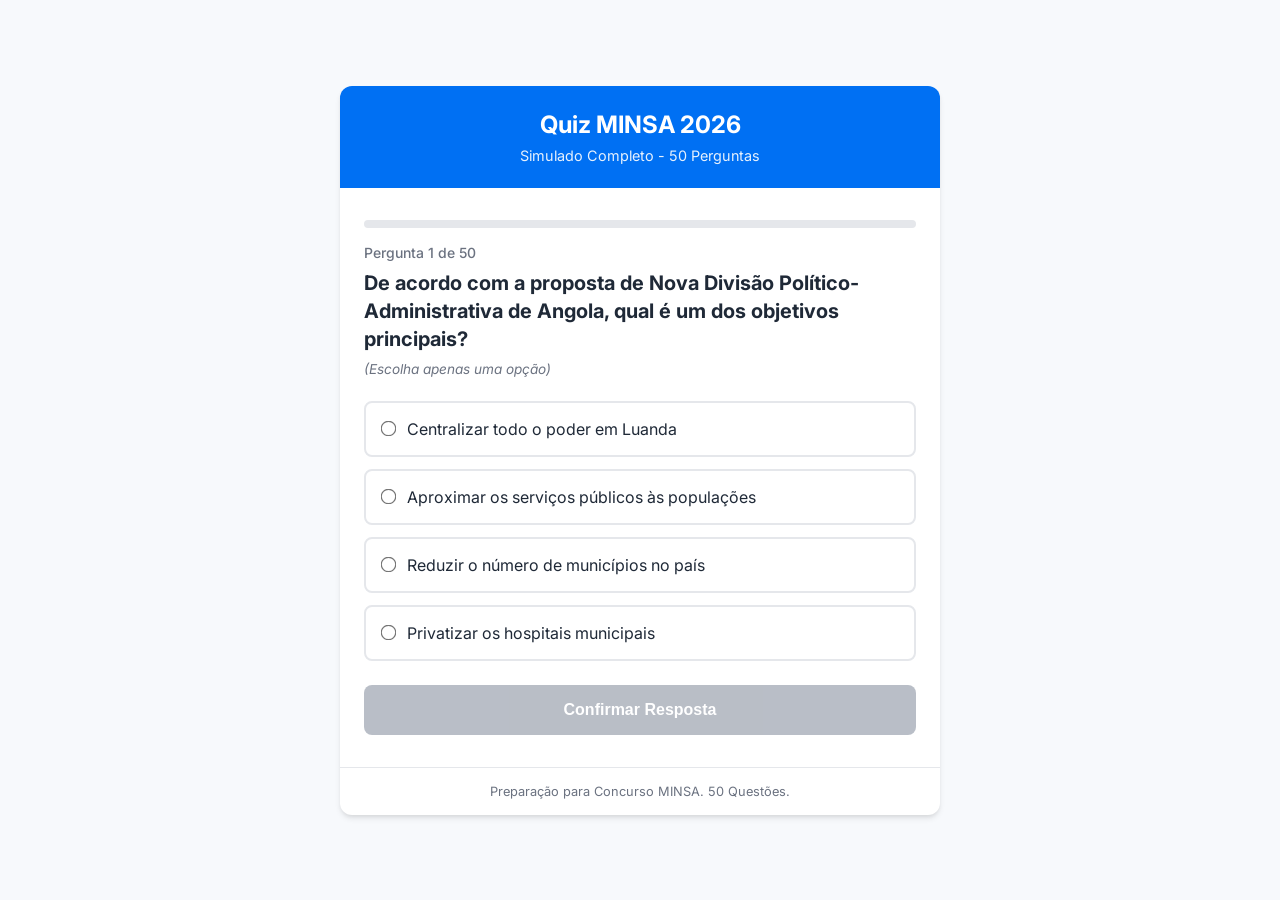
==== index.html @ 2b589435 "Quiz MINSA 50 perguntas - Final" ====
<!DOCTYPE html>
<html lang="pt">
<head>
    <meta charset="UTF-8">
    <meta name="viewport" content="width=device-width, initial-scale=1.0">
    <title>Quiz MINSA - 50 Perguntas</title>
    <link rel="stylesheet" href="style.css">
    <link href="https://fonts.googleapis.com/css2?family=Inter:wght@400;500;600;700&display=swap" rel="stylesheet">
</head>
<body>
    <div class="app-container">
        <header>
            <h1>Quiz MINSA 2026</h1>
            <p>Simulado Completo - 50 Perguntas</p>
        </header>

        <main id="quiz-container">
            <div id="question-screen" class="screen active">
                <div class="progress-bar">
                    <div id="progress-fill"></div>
                </div>
                <p id="question-tracker">Pergunta 1 de 50</p>
                <h2 id="question-text">Texto da Pergunta</h2>
                <p id="question-hint" class="hint"></p>
                
                <div id="options-container" class="options-container"></div>

                <button id="next-btn" class="btn primary" disabled>Avançar</button>
            </div>

            <div id="result-screen" class="screen">
                <h2>Resultado Final</h2>
                <div class="score-card">
                    <div class="score-item">
                        <span class="score-label">Pontuação</span>
                        <span id="final-score" class="score-value highlight">0%</span>
                    </div>
                    <div class="score-details">
                        <div class="detail-item correct">
                            <span class="icon">✓</span>
                            <span>Acertos: <strong id="correct-count">0</strong></span>
                        </div>
                        <div class="detail-item incorrect">
                            <span class="icon">✗</span>
                            <span>Erros: <strong id="incorrect-count">0</strong></span>
                        </div>
                    </div>
                </div>
                <p id="result-message"></p>
                <button id="retry-btn" class="btn primary">Repetir o Teste</button>
            </div>
        </main>

        <footer>
            <p>Preparação para Concurso MINSA. 50 Questões.</p>
        </footer>
    </div>
    <script src="questions.js"></script>
    <script src="app.js"></script>
</body>
</html>
---- style.css ----
:root {
    --bg-color: #f7f9fc;
    --card-bg: #ffffff;
    --text-main: #1f2937;
    --text-muted: #6b7280;
    --primary: #0070f3;
    --primary-hover: #005bb5;
    --border-color: #e5e7eb;
    --correct-bg: #d1fae5;
    --correct-text: #065f46;
    --correct-border: #10b981;
    --incorrect-bg: #fee2e2;
    --incorrect-text: #991b1b;
    --incorrect-border: #ef4444;
    --radius: 12px;
}

* {
    box-sizing: border-box;
    margin: 0;
    padding: 0;
}

body {
    font-family: 'Inter', sans-serif;
    background-color: var(--bg-color);
    color: var(--text-main);
    display: flex;
    justify-content: center;
    align-items: center;
    min-height: 100vh;
    padding: 20px;
}

.app-container {
    background: var(--card-bg);
    max-width: 600px;
    width: 100%;
    border-radius: var(--radius);
    box-shadow: 0 4px 6px -1px rgba(0, 0, 0, 0.1), 0 2px 4px -1px rgba(0, 0, 0, 0.06);
    overflow: hidden;
    display: flex;
    flex-direction: column;
}

header {
    background-color: var(--primary);
    color: white;
    padding: 24px;
    text-align: center;
}

header h1 {
    font-size: 1.5rem;
    margin-bottom: 8px;
}

header p {
    font-size: 0.9rem;
    opacity: 0.9;
}

main {
    padding: 32px 24px;
    flex: 1;
}

.screen {
    display: none;
}

.screen.active {
    display: block;
    animation: fadeIn 0.4s ease;
}

@keyframes fadeIn {
    from { opacity: 0; transform: translateY(10px); }
    to { opacity: 1; transform: translateY(0); }
}

.progress-bar {
    width: 100%;
    height: 8px;
    background-color: var(--border-color);
    border-radius: 4px;
    margin-bottom: 16px;
    overflow: hidden;
}

#progress-fill {
    height: 100%;
    background-color: var(--primary);
    width: 0%;
    transition: width 0.3s ease;
}

#question-tracker {
    font-size: 0.875rem;
    color: var(--text-muted);
    margin-bottom: 8px;
    font-weight: 500;
}

#question-text {
    font-size: 1.25rem;
    margin-bottom: 8px;
    line-height: 1.4;
}

.hint {
    font-size: 0.85rem;
    color: var(--text-muted);
    margin-bottom: 24px;
    font-style: italic;
}

.options-container {
    display: flex;
    flex-direction: column;
    gap: 12px;
    margin-bottom: 24px;
}

.option-label {
    display: flex;
    align-items: center;
    padding: 16px;
    border: 2px solid var(--border-color);
    border-radius: 8px;
    cursor: pointer;
    transition: all 0.2s ease;
    background-color: var(--card-bg);
}

.option-label:hover {
    border-color: #93c5fd;
    background-color: #eff6ff;
}

.option-label input {
    margin-right: 12px;
    transform: scale(1.2);
    cursor: pointer;
}

.option-label.selected {
    border-color: var(--primary);
    background-color: #eff6ff;
}

/* Feedback states */
.option-label.correct {
    border-color: var(--correct-border);
    background-color: var(--correct-bg);
    color: var(--correct-text);
}

.option-label.incorrect {
    border-color: var(--incorrect-border);
    background-color: var(--incorrect-bg);
    color: var(--incorrect-text);
}

.btn {
    width: 100%;
    padding: 16px;
    font-size: 1rem;
    font-weight: 600;
    border: none;
    border-radius: 8px;
    cursor: pointer;
    transition: background-color 0.2s;
}

.btn.primary {
    background-color: var(--primary);
    color: white;
}

.btn.primary:hover:not(:disabled) {
    background-color: var(--primary-hover);
}

.btn:disabled {
    background-color: #9ca3af;
    cursor: not-allowed;
    opacity: 0.7;
}

/* Results Screen */
#result-screen {
    text-align: center;
}

.score-card {
    background-color: var(--bg-color);
    border: 1px solid var(--border-color);
    border-radius: var(--radius);
    padding: 24px;
    margin: 24px 0;
}

.score-item {
    display: flex;
    flex-direction: column;
    margin-bottom: 24px;
}

.score-label {
    font-size: 1.1rem;
    color: var(--text-muted);
}

.score-value {
    font-size: 3rem;
    font-weight: 700;
    color: var(--primary);
}

.score-details {
    display: flex;
    justify-content: space-around;
    border-top: 1px solid var(--border-color);
    padding-top: 24px;
}

.detail-item {
    display: flex;
    flex-direction: column;
    align-items: center;
    font-size: 1.1rem;
}

.detail-item.correct {
    color: var(--correct-text);
}

.detail-item.incorrect {
    color: var(--incorrect-text);
}

.icon {
    font-size: 1.5rem;
    margin-bottom: 4px;
}

#result-message {
    font-size: 1.1rem;
    margin-bottom: 24px;
    font-weight: 500;
}

footer {
    text-align: center;
    padding: 16px;
    border-top: 1px solid var(--border-color);
    font-size: 0.8rem;
    color: var(--text-muted);
}

@media (max-width: 480px) {
    .app-container {
        border-radius: 0;
        box-shadow: none;
    }
    body {
        padding: 0;
        align-items: flex-start;
    }
    main {
        padding: 20px 16px;
    }
}
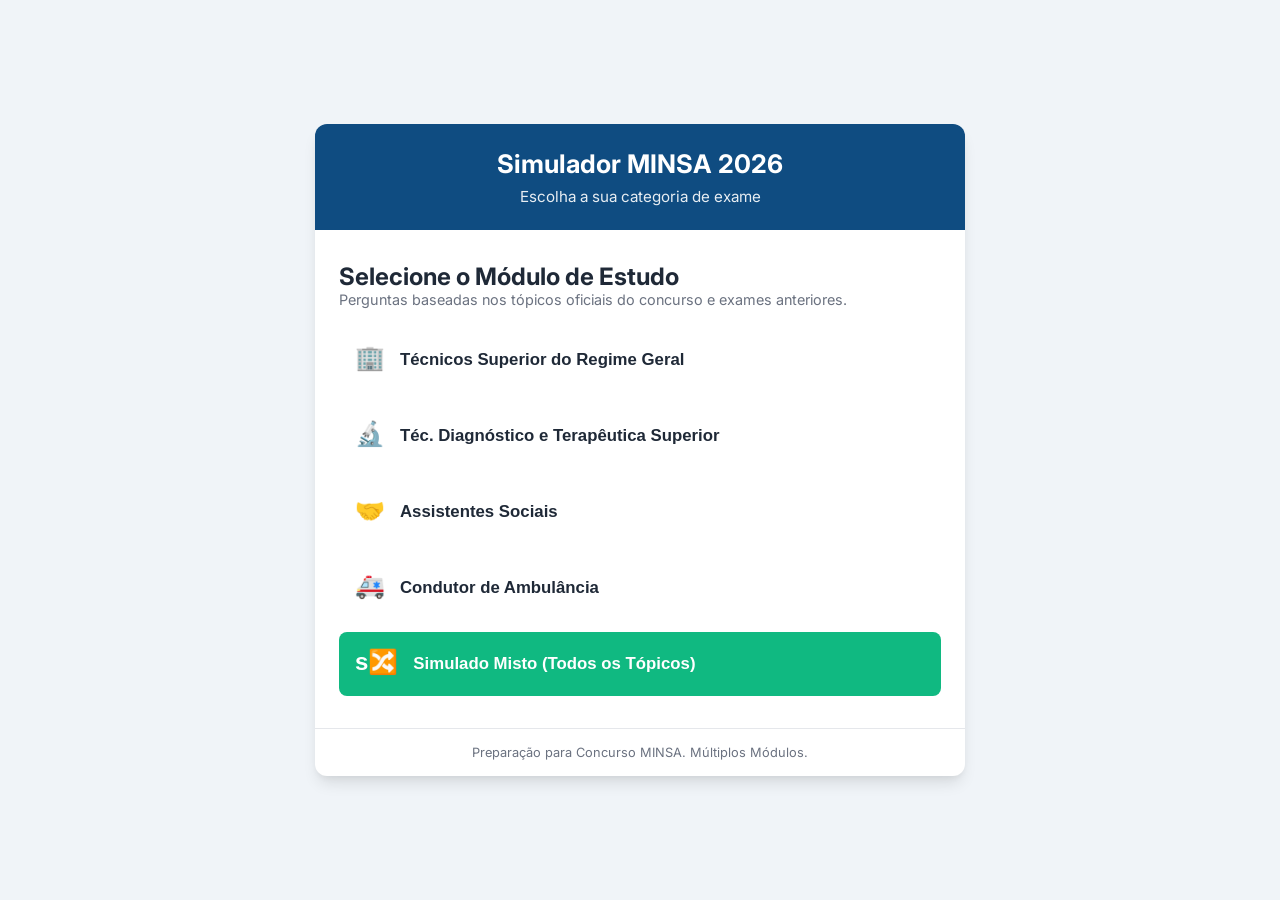
==== commit ca9a6b2f: "Nova versao com modulos" ====
--- a/index.html
+++ b/index.html
@@ -3,23 +3,50 @@
 <head>
     <meta charset="UTF-8">
     <meta name="viewport" content="width=device-width, initial-scale=1.0">
-    <title>Quiz MINSA - 50 Perguntas</title>
+    <title>Quiz MINSA - Simulador de Exames</title>
     <link rel="stylesheet" href="style.css">
     <link href="https://fonts.googleapis.com/css2?family=Inter:wght@400;500;600;700&display=swap" rel="stylesheet">
 </head>
 <body>
     <div class="app-container">
         <header>
-            <h1>Quiz MINSA 2026</h1>
-            <p>Simulado Completo - 50 Perguntas</p>
+            <h1>Simulador MINSA 2026</h1>
+            <p id="header-desc">Escolha a sua categoria de exame</p>
+            <button id="back-home-btn" class="btn secondary" style="display: none; margin-top: 10px;">Voltar ao Menu</button>
         </header>
 
         <main id="quiz-container">
-            <div id="question-screen" class="screen active">
+            <!-- Home / Menu Screen -->
+            <div id="home-screen" class="screen active">
+                <h2>Selecione o Módulo de Estudo</h2>
+                <p style="margin-bottom: 20px; color: var(--text-muted); font-size: 0.9rem;">
+                    Perguntas baseadas nos tópicos oficiais do concurso e exames anteriores.
+                </p>
+                <div class="module-grid">
+                    <button class="btn module-btn" data-module="geral">
+                        <span class="icon">🏢</span> Técnicos Superior do Regime Geral
+                    </button>
+                    <button class="btn module-btn" data-module="diagnostico">
+                        <span class="icon">🔬</span> Téc. Diagnóstico e Terapêutica Superior
+                    </button>
+                    <button class="btn module-btn" data-module="sociais">
+                        <span class="icon">🤝</span> Assistentes Sociais
+                    </button>
+                    <button class="btn module-btn" data-module="condutor">
+                        <span class="icon">🚑</span> Condutor de Ambulância
+                    </button>
+                    <button class="btn module-btn" data-module="misto" style="background-color: #10b981; color: white;">
+                        <span class="icon">s🔀</span> Simulado Misto (Todos os Tópicos)
+                    </button>
+                </div>
+            </div>
+
+            <!-- Question Screen -->
+            <div id="question-screen" class="screen">
                 <div class="progress-bar">
                     <div id="progress-fill"></div>
                 </div>
-                <p id="question-tracker">Pergunta 1 de 50</p>
+                <p id="question-tracker">Pergunta 1</p>
                 <h2 id="question-text">Texto da Pergunta</h2>
                 <p id="question-hint" class="hint"></p>
                 
@@ -28,6 +55,7 @@
                 <button id="next-btn" class="btn primary" disabled>Avançar</button>
             </div>
 
+            <!-- Result Screen -->
             <div id="result-screen" class="screen">
                 <h2>Resultado Final</h2>
                 <div class="score-card">
@@ -47,15 +75,15 @@
                     </div>
                 </div>
                 <p id="result-message"></p>
-                <button id="retry-btn" class="btn primary">Repetir o Teste</button>
+                <button id="retry-btn" class="btn primary">Repetir este Módulo</button>
             </div>
         </main>
 
         <footer>
-            <p>Preparação para Concurso MINSA. 50 Questões.</p>
+            <p>Preparação para Concurso MINSA. Múltiplos Módulos.</p>
         </footer>
     </div>
-    <script src="questions.js"></script>
+    <script src="data.js"></script>
     <script src="app.js"></script>
 </body>
 </html>
--- a/style.css
+++ b/style.css
@@ -1,10 +1,10 @@
 :root {
-    --bg-color: #f7f9fc;
+    --bg-color: #f0f4f8;
     --card-bg: #ffffff;
     --text-main: #1f2937;
     --text-muted: #6b7280;
-    --primary: #0070f3;
-    --primary-hover: #005bb5;
+    --primary: #0f4c81; /* Cor MINSA style */
+    --primary-hover: #0a355c;
     --border-color: #e5e7eb;
     --correct-bg: #d1fae5;
     --correct-text: #065f46;
@@ -15,11 +15,7 @@
     --radius: 12px;
 }
 
-* {
-    box-sizing: border-box;
-    margin: 0;
-    padding: 0;
-}
+* { box-sizing: border-box; margin: 0; padding: 0; }
 
 body {
     font-family: 'Inter', sans-serif;
@@ -34,10 +30,10 @@
 
 .app-container {
     background: var(--card-bg);
-    max-width: 600px;
+    max-width: 650px;
     width: 100%;
     border-radius: var(--radius);
-    box-shadow: 0 4px 6px -1px rgba(0, 0, 0, 0.1), 0 2px 4px -1px rgba(0, 0, 0, 0.06);
+    box-shadow: 0 10px 15px -3px rgba(0, 0, 0, 0.1), 0 4px 6px -2px rgba(0, 0, 0, 0.05);
     overflow: hidden;
     display: flex;
     flex-direction: column;
@@ -48,227 +44,98 @@
     color: white;
     padding: 24px;
     text-align: center;
+    position: relative;
 }
 
-header h1 {
-    font-size: 1.5rem;
-    margin-bottom: 8px;
+header h1 { font-size: 1.6rem; margin-bottom: 8px; }
+header p { font-size: 0.95rem; opacity: 0.9; }
+
+.btn.secondary {
+    background-color: transparent;
+    border: 1px solid white;
+    color: white;
+    padding: 8px 16px;
+    font-size: 0.85rem;
+    border-radius: 6px;
+    cursor: pointer;
+    transition: background 0.3s;
 }
+.btn.secondary:hover { background-color: rgba(255,255,255,0.2); }
 
-header p {
-    font-size: 0.9rem;
-    opacity: 0.9;
-}
+main { padding: 32px 24px; flex: 1; }
 
-main {
-    padding: 32px 24px;
-    flex: 1;
-}
-
-.screen {
-    display: none;
-}
-
-.screen.active {
-    display: block;
-    animation: fadeIn 0.4s ease;
-}
+.screen { display: none; }
+.screen.active { display: block; animation: fadeIn 0.4s ease; }
 
 @keyframes fadeIn {
     from { opacity: 0; transform: translateY(10px); }
     to { opacity: 1; transform: translateY(0); }
 }
 
-.progress-bar {
-    width: 100%;
-    height: 8px;
-    background-color: var(--border-color);
-    border-radius: 4px;
-    margin-bottom: 16px;
-    overflow: hidden;
-}
-
-#progress-fill {
-    height: 100%;
-    background-color: var(--primary);
-    width: 0%;
-    transition: width 0.3s ease;
-}
-
-#question-tracker {
-    font-size: 0.875rem;
-    color: var(--text-muted);
-    margin-bottom: 8px;
-    font-weight: 500;
-}
-
-#question-text {
-    font-size: 1.25rem;
-    margin-bottom: 8px;
-    line-height: 1.4;
-}
-
-.hint {
-    font-size: 0.85rem;
-    color: var(--text-muted);
-    margin-bottom: 24px;
-    font-style: italic;
-}
-
-.options-container {
+.module-grid {
     display: flex;
     flex-direction: column;
     gap: 12px;
-    margin-bottom: 24px;
 }
 
-.option-label {
+.module-btn {
     display: flex;
     align-items: center;
-    padding: 16px;
+    justify-content: flex-start;
+    padding: 16px 20px;
+    font-size: 1.05rem;
+    background-color: white;
     border: 2px solid var(--border-color);
-    border-radius: 8px;
-    cursor: pointer;
-    transition: all 0.2s ease;
-    background-color: var(--card-bg);
+    color: var(--text-main);
+    border-radius: 10px;
+    text-align: left;
+    transition: all 0.2s;
+}
+.module-btn .icon {
+    font-size: 1.5rem;
+    margin-right: 15px;
+}
+.module-btn:hover {
+    border-color: var(--primary);
+    box-shadow: 0 4px 6px rgba(0,0,0,0.05);
+    transform: translateY(-2px);
 }
 
-.option-label:hover {
-    border-color: #93c5fd;
-    background-color: #eff6ff;
-}
+.progress-bar { width: 100%; height: 8px; background-color: var(--border-color); border-radius: 4px; margin-bottom: 16px; overflow: hidden; }
+#progress-fill { height: 100%; background-color: var(--primary); width: 0%; transition: width 0.3s ease; }
+#question-tracker { font-size: 0.875rem; color: var(--text-muted); margin-bottom: 8px; font-weight: 600; text-transform: uppercase; letter-spacing: 0.5px; }
+#question-text { font-size: 1.25rem; margin-bottom: 8px; line-height: 1.5; color: #111827; }
+.hint { font-size: 0.85rem; color: var(--text-muted); margin-bottom: 24px; font-style: italic; }
 
-.option-label input {
-    margin-right: 12px;
-    transform: scale(1.2);
-    cursor: pointer;
-}
+.options-container { display: flex; flex-direction: column; gap: 12px; margin-bottom: 24px; }
+.option-label { display: flex; align-items: center; padding: 16px; border: 2px solid var(--border-color); border-radius: 8px; cursor: pointer; transition: all 0.2s ease; background-color: var(--card-bg); font-size: 1.05rem; line-height: 1.4; }
+.option-label:hover { border-color: #93c5fd; background-color: #f8fafc; }
+.option-label input { margin-right: 15px; transform: scale(1.3); cursor: pointer; flex-shrink: 0; }
+.option-label.selected { border-color: var(--primary); background-color: #eff6ff; }
+.option-label.correct { border-color: var(--correct-border); background-color: var(--correct-bg); color: var(--correct-text); font-weight: 500; }
+.option-label.incorrect { border-color: var(--incorrect-border); background-color: var(--incorrect-bg); color: var(--incorrect-text); }
 
-.option-label.selected {
-    border-color: var(--primary);
-    background-color: #eff6ff;
-}
+.btn { width: 100%; padding: 16px; font-size: 1.05rem; font-weight: 600; border: none; border-radius: 8px; cursor: pointer; transition: background-color 0.2s; }
+.btn.primary { background-color: var(--primary); color: white; }
+.btn.primary:hover:not(:disabled) { background-color: var(--primary-hover); }
+.btn:disabled { background-color: #9ca3af; cursor: not-allowed; opacity: 0.7; }
 
-/* Feedback states */
-.option-label.correct {
-    border-color: var(--correct-border);
-    background-color: var(--correct-bg);
-    color: var(--correct-text);
-}
-
-.option-label.incorrect {
-    border-color: var(--incorrect-border);
-    background-color: var(--incorrect-bg);
-    color: var(--incorrect-text);
-}
-
-.btn {
-    width: 100%;
-    padding: 16px;
-    font-size: 1rem;
-    font-weight: 600;
-    border: none;
-    border-radius: 8px;
-    cursor: pointer;
-    transition: background-color 0.2s;
-}
-
-.btn.primary {
-    background-color: var(--primary);
-    color: white;
-}
-
-.btn.primary:hover:not(:disabled) {
-    background-color: var(--primary-hover);
-}
-
-.btn:disabled {
-    background-color: #9ca3af;
-    cursor: not-allowed;
-    opacity: 0.7;
-}
-
-/* Results Screen */
-#result-screen {
-    text-align: center;
-}
-
-.score-card {
-    background-color: var(--bg-color);
-    border: 1px solid var(--border-color);
-    border-radius: var(--radius);
-    padding: 24px;
-    margin: 24px 0;
-}
-
-.score-item {
-    display: flex;
-    flex-direction: column;
-    margin-bottom: 24px;
-}
-
-.score-label {
-    font-size: 1.1rem;
-    color: var(--text-muted);
-}
-
-.score-value {
-    font-size: 3rem;
-    font-weight: 700;
-    color: var(--primary);
-}
-
-.score-details {
-    display: flex;
-    justify-content: space-around;
-    border-top: 1px solid var(--border-color);
-    padding-top: 24px;
-}
-
-.detail-item {
-    display: flex;
-    flex-direction: column;
-    align-items: center;
-    font-size: 1.1rem;
-}
-
-.detail-item.correct {
-    color: var(--correct-text);
-}
-
-.detail-item.incorrect {
-    color: var(--incorrect-text);
-}
-
-.icon {
-    font-size: 1.5rem;
-    margin-bottom: 4px;
-}
-
-#result-message {
-    font-size: 1.1rem;
-    margin-bottom: 24px;
-    font-weight: 500;
-}
-
-footer {
-    text-align: center;
-    padding: 16px;
-    border-top: 1px solid var(--border-color);
-    font-size: 0.8rem;
-    color: var(--text-muted);
-}
+#result-screen { text-align: center; }
+.score-card { background-color: var(--bg-color); border: 1px solid var(--border-color); border-radius: var(--radius); padding: 24px; margin: 24px 0; }
+.score-item { display: flex; flex-direction: column; margin-bottom: 24px; }
+.score-label { font-size: 1.1rem; color: var(--text-muted); text-transform: uppercase; font-weight: 600; letter-spacing: 1px;}
+.score-value { font-size: 3.5rem; font-weight: 800; color: var(--primary); }
+.score-details { display: flex; justify-content: space-around; border-top: 1px solid var(--border-color); padding-top: 24px; }
+.detail-item { display: flex; flex-direction: column; align-items: center; font-size: 1.1rem; }
+.detail-item.correct { color: var(--correct-text); }
+.detail-item.incorrect { color: var(--incorrect-text); }
+.icon { font-size: 1.5rem; margin-bottom: 4px; }
+#result-message { font-size: 1.1rem; margin-bottom: 24px; font-weight: 500; }
+footer { text-align: center; padding: 16px; border-top: 1px solid var(--border-color); font-size: 0.8rem; color: var(--text-muted); }
 
 @media (max-width: 480px) {
-    .app-container {
-        border-radius: 0;
-        box-shadow: none;
-    }
-    body {
-        padding: 0;
-        align-items: flex-start;
-    }
-    main {
-        padding: 20px 16px;
-    }
+    .app-container { border-radius: 0; box-shadow: none; min-height: 100vh; }
+    body { padding: 0; align-items: flex-start; }
+    main { padding: 20px 16px; }
+    header { padding: 20px 16px; }
 }
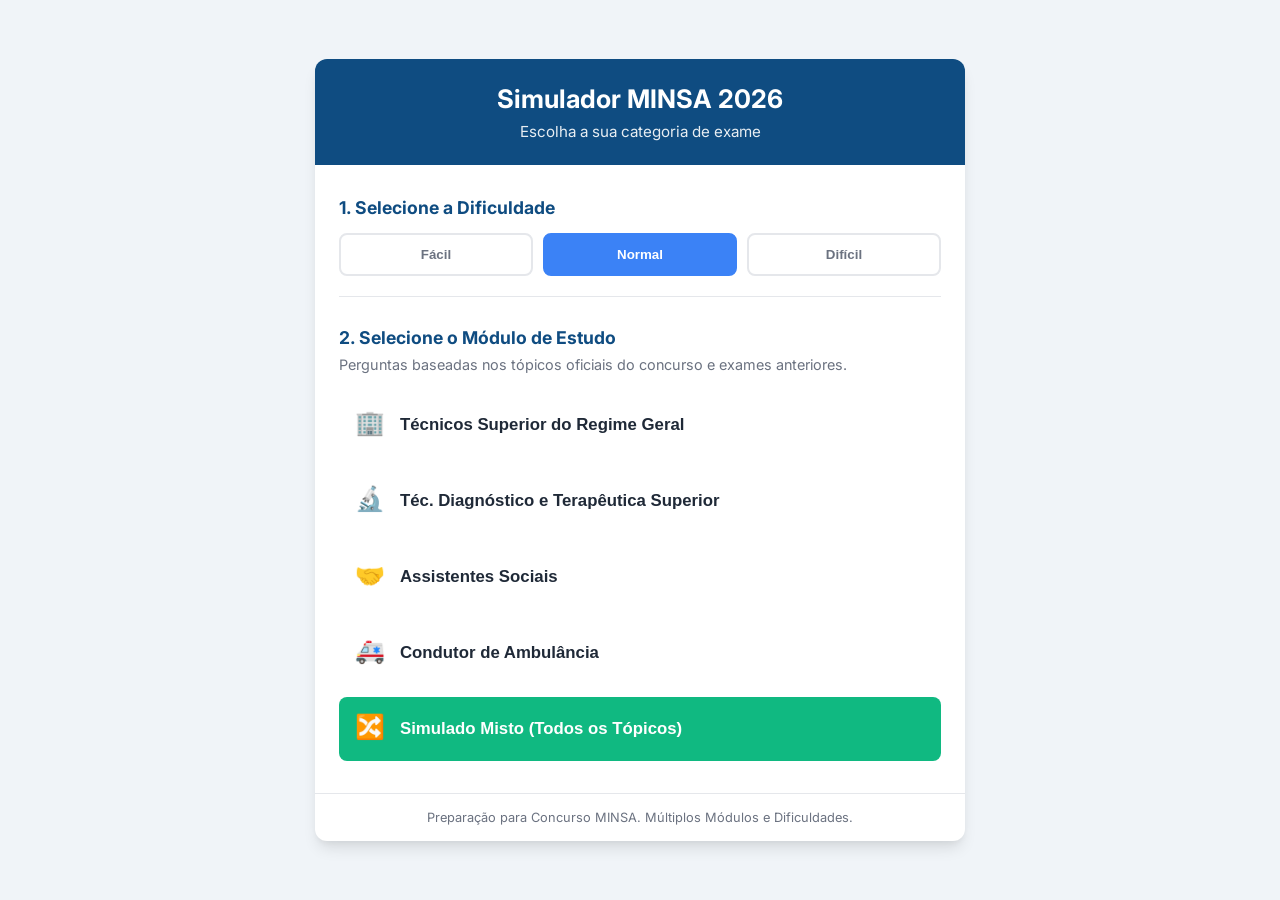
==== commit 5c2145d9: "Adicionado modos de dificuldade facil normal e dificil" ====
--- a/index.html
+++ b/index.html
@@ -18,26 +18,38 @@
         <main id="quiz-container">
             <!-- Home / Menu Screen -->
             <div id="home-screen" class="screen active">
-                <h2>Selecione o Módulo de Estudo</h2>
-                <p style="margin-bottom: 20px; color: var(--text-muted); font-size: 0.9rem;">
-                    Perguntas baseadas nos tópicos oficiais do concurso e exames anteriores.
-                </p>
-                <div class="module-grid">
-                    <button class="btn module-btn" data-module="geral">
-                        <span class="icon">🏢</span> Técnicos Superior do Regime Geral
-                    </button>
-                    <button class="btn module-btn" data-module="diagnostico">
-                        <span class="icon">🔬</span> Téc. Diagnóstico e Terapêutica Superior
-                    </button>
-                    <button class="btn module-btn" data-module="sociais">
-                        <span class="icon">🤝</span> Assistentes Sociais
-                    </button>
-                    <button class="btn module-btn" data-module="condutor">
-                        <span class="icon">🚑</span> Condutor de Ambulância
-                    </button>
-                    <button class="btn module-btn" data-module="misto" style="background-color: #10b981; color: white;">
-                        <span class="icon">s🔀</span> Simulado Misto (Todos os Tópicos)
-                    </button>
+                
+                <div class="difficulty-section">
+                    <h3>1. Selecione a Dificuldade</h3>
+                    <div class="diff-buttons">
+                        <button class="btn-diff" data-diff="facil">Fácil</button>
+                        <button class="btn-diff active" data-diff="normal">Normal</button>
+                        <button class="btn-diff" data-diff="dificil">Difícil</button>
+                    </div>
+                </div>
+
+                <div class="module-section">
+                    <h3>2. Selecione o Módulo de Estudo</h3>
+                    <p style="margin-bottom: 20px; color: var(--text-muted); font-size: 0.9rem;">
+                        Perguntas baseadas nos tópicos oficiais do concurso e exames anteriores.
+                    </p>
+                    <div class="module-grid">
+                        <button class="btn module-btn" data-module="geral">
+                            <span class="icon">🏢</span> Técnicos Superior do Regime Geral
+                        </button>
+                        <button class="btn module-btn" data-module="diagnostico">
+                            <span class="icon">🔬</span> Téc. Diagnóstico e Terapêutica Superior
+                        </button>
+                        <button class="btn module-btn" data-module="sociais">
+                            <span class="icon">🤝</span> Assistentes Sociais
+                        </button>
+                        <button class="btn module-btn" data-module="condutor">
+                            <span class="icon">🚑</span> Condutor de Ambulância
+                        </button>
+                        <button class="btn module-btn" data-module="misto" style="background-color: #10b981; color: white;">
+                            <span class="icon">🔀</span> Simulado Misto (Todos os Tópicos)
+                        </button>
+                    </div>
                 </div>
             </div>
 
@@ -46,7 +58,10 @@
                 <div class="progress-bar">
                     <div id="progress-fill"></div>
                 </div>
-                <p id="question-tracker">Pergunta 1</p>
+                <div class="question-header-info">
+                    <p id="question-tracker">Pergunta 1</p>
+                    <span id="difficulty-badge" class="badge">Normal</span>
+                </div>
                 <h2 id="question-text">Texto da Pergunta</h2>
                 <p id="question-hint" class="hint"></p>
                 
@@ -80,7 +95,7 @@
         </main>
 
         <footer>
-            <p>Preparação para Concurso MINSA. Múltiplos Módulos.</p>
+            <p>Preparação para Concurso MINSA. Múltiplos Módulos e Dificuldades.</p>
         </footer>
     </div>
     <script src="data.js"></script>
--- a/style.css
+++ b/style.css
@@ -3,7 +3,7 @@
     --card-bg: #ffffff;
     --text-main: #1f2937;
     --text-muted: #6b7280;
-    --primary: #0f4c81; /* Cor MINSA style */
+    --primary: #0f4c81;
     --primary-hover: #0a355c;
     --border-color: #e5e7eb;
     --correct-bg: #d1fae5;
@@ -12,98 +12,56 @@
     --incorrect-bg: #fee2e2;
     --incorrect-text: #991b1b;
     --incorrect-border: #ef4444;
+    --diff-facil: #10b981;
+    --diff-normal: #3b82f6;
+    --diff-dificil: #ef4444;
     --radius: 12px;
 }
 
 * { box-sizing: border-box; margin: 0; padding: 0; }
 
-body {
-    font-family: 'Inter', sans-serif;
-    background-color: var(--bg-color);
-    color: var(--text-main);
-    display: flex;
-    justify-content: center;
-    align-items: center;
-    min-height: 100vh;
-    padding: 20px;
-}
+body { font-family: 'Inter', sans-serif; background-color: var(--bg-color); color: var(--text-main); display: flex; justify-content: center; align-items: center; min-height: 100vh; padding: 20px; }
 
-.app-container {
-    background: var(--card-bg);
-    max-width: 650px;
-    width: 100%;
-    border-radius: var(--radius);
-    box-shadow: 0 10px 15px -3px rgba(0, 0, 0, 0.1), 0 4px 6px -2px rgba(0, 0, 0, 0.05);
-    overflow: hidden;
-    display: flex;
-    flex-direction: column;
-}
+.app-container { background: var(--card-bg); max-width: 650px; width: 100%; border-radius: var(--radius); box-shadow: 0 10px 15px -3px rgba(0, 0, 0, 0.1), 0 4px 6px -2px rgba(0, 0, 0, 0.05); overflow: hidden; display: flex; flex-direction: column; }
 
-header {
-    background-color: var(--primary);
-    color: white;
-    padding: 24px;
-    text-align: center;
-    position: relative;
-}
-
+header { background-color: var(--primary); color: white; padding: 24px; text-align: center; position: relative; }
 header h1 { font-size: 1.6rem; margin-bottom: 8px; }
 header p { font-size: 0.95rem; opacity: 0.9; }
 
-.btn.secondary {
-    background-color: transparent;
-    border: 1px solid white;
-    color: white;
-    padding: 8px 16px;
-    font-size: 0.85rem;
-    border-radius: 6px;
-    cursor: pointer;
-    transition: background 0.3s;
-}
+.btn.secondary { background-color: transparent; border: 1px solid white; color: white; padding: 8px 16px; font-size: 0.85rem; border-radius: 6px; cursor: pointer; transition: background 0.3s; }
 .btn.secondary:hover { background-color: rgba(255,255,255,0.2); }
 
 main { padding: 32px 24px; flex: 1; }
 
 .screen { display: none; }
 .screen.active { display: block; animation: fadeIn 0.4s ease; }
+@keyframes fadeIn { from { opacity: 0; transform: translateY(10px); } to { opacity: 1; transform: translateY(0); } }
 
-@keyframes fadeIn {
-    from { opacity: 0; transform: translateY(10px); }
-    to { opacity: 1; transform: translateY(0); }
-}
+/* Difficulty UI */
+.difficulty-section { margin-bottom: 30px; padding-bottom: 20px; border-bottom: 1px solid var(--border-color); }
+.difficulty-section h3 { margin-bottom: 15px; font-size: 1.1rem; color: var(--primary); }
+.diff-buttons { display: flex; gap: 10px; }
+.btn-diff { flex: 1; padding: 12px; border: 2px solid var(--border-color); background: white; border-radius: 8px; font-weight: 600; cursor: pointer; transition: all 0.2s; color: var(--text-muted); }
+.btn-diff[data-diff="facil"].active { border-color: var(--diff-facil); background: var(--diff-facil); color: white; }
+.btn-diff[data-diff="normal"].active { border-color: var(--diff-normal); background: var(--diff-normal); color: white; }
+.btn-diff[data-diff="dificil"].active { border-color: var(--diff-dificil); background: var(--diff-dificil); color: white; }
 
-.module-grid {
-    display: flex;
-    flex-direction: column;
-    gap: 12px;
-}
-
-.module-btn {
-    display: flex;
-    align-items: center;
-    justify-content: flex-start;
-    padding: 16px 20px;
-    font-size: 1.05rem;
-    background-color: white;
-    border: 2px solid var(--border-color);
-    color: var(--text-main);
-    border-radius: 10px;
-    text-align: left;
-    transition: all 0.2s;
-}
-.module-btn .icon {
-    font-size: 1.5rem;
-    margin-right: 15px;
-}
-.module-btn:hover {
-    border-color: var(--primary);
-    box-shadow: 0 4px 6px rgba(0,0,0,0.05);
-    transform: translateY(-2px);
-}
+.module-section h3 { margin-bottom: 8px; font-size: 1.1rem; color: var(--primary); }
+.module-grid { display: flex; flex-direction: column; gap: 12px; }
+.module-btn { display: flex; align-items: center; justify-content: flex-start; padding: 16px 20px; font-size: 1.05rem; background-color: white; border: 2px solid var(--border-color); color: var(--text-main); border-radius: 10px; text-align: left; transition: all 0.2s; }
+.module-btn .icon { font-size: 1.5rem; margin-right: 15px; }
+.module-btn:hover { border-color: var(--primary); box-shadow: 0 4px 6px rgba(0,0,0,0.05); transform: translateY(-2px); }
 
 .progress-bar { width: 100%; height: 8px; background-color: var(--border-color); border-radius: 4px; margin-bottom: 16px; overflow: hidden; }
 #progress-fill { height: 100%; background-color: var(--primary); width: 0%; transition: width 0.3s ease; }
-#question-tracker { font-size: 0.875rem; color: var(--text-muted); margin-bottom: 8px; font-weight: 600; text-transform: uppercase; letter-spacing: 0.5px; }
+
+.question-header-info { display: flex; justify-content: space-between; align-items: center; margin-bottom: 8px; }
+#question-tracker { font-size: 0.875rem; color: var(--text-muted); font-weight: 600; text-transform: uppercase; letter-spacing: 0.5px; }
+.badge { padding: 4px 10px; border-radius: 20px; font-size: 0.75rem; font-weight: bold; color: white; }
+.badge.facil { background-color: var(--diff-facil); }
+.badge.normal { background-color: var(--diff-normal); }
+.badge.dificil { background-color: var(--diff-dificil); }
+
 #question-text { font-size: 1.25rem; margin-bottom: 8px; line-height: 1.5; color: #111827; }
 .hint { font-size: 0.85rem; color: var(--text-muted); margin-bottom: 24px; font-style: italic; }
 
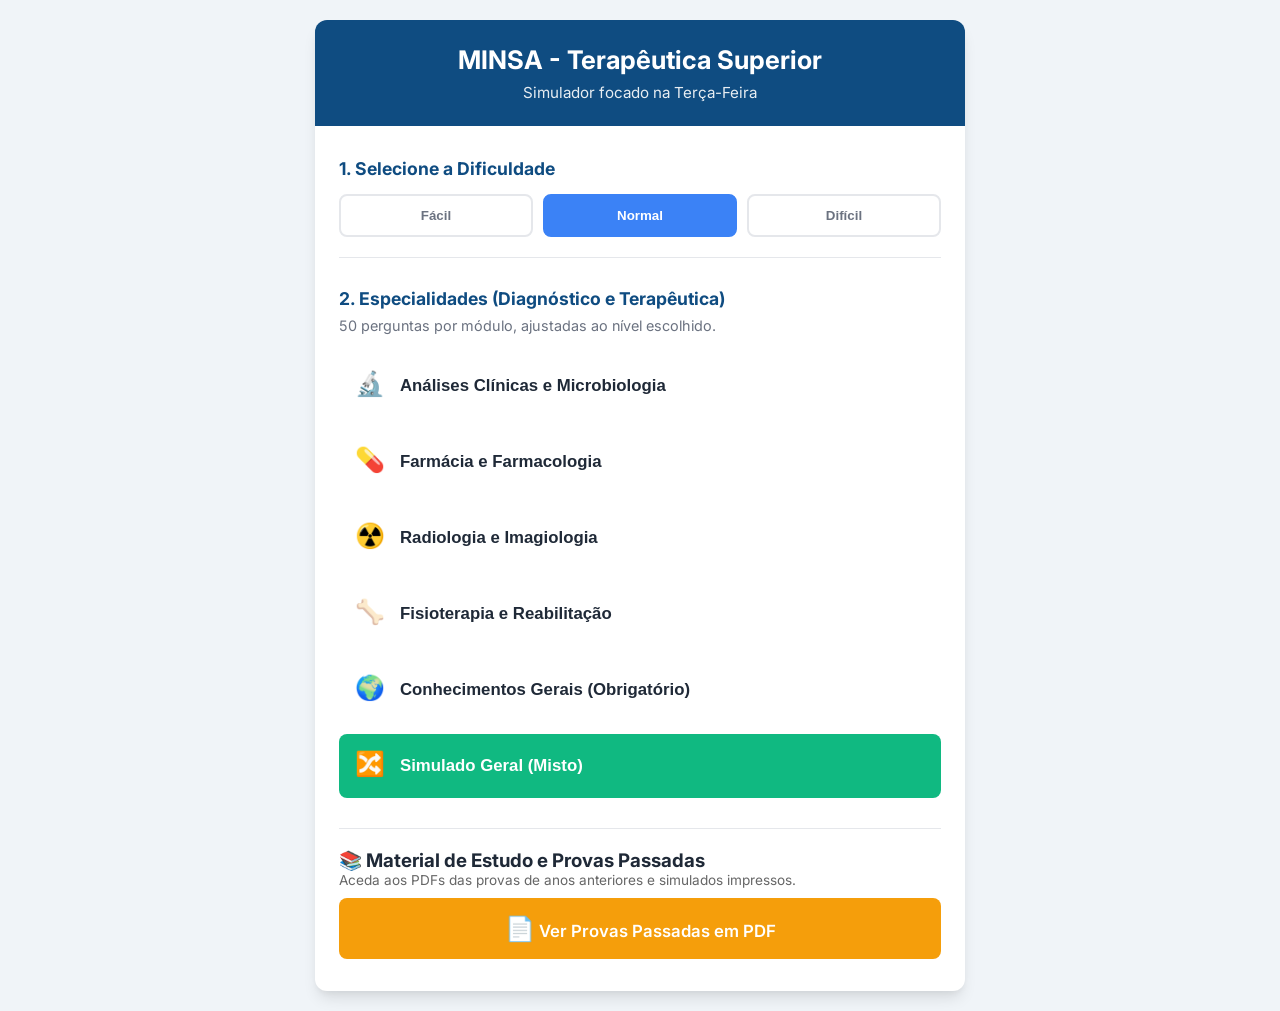
==== commit 8ad061b1: "Focado exclusivamente em Diagnostico e Terapeutica Superior e PDFs" ====
--- a/index.html
+++ b/index.html
@@ -3,15 +3,15 @@
 <head>
     <meta charset="UTF-8">
     <meta name="viewport" content="width=device-width, initial-scale=1.0">
-    <title>Quiz MINSA - Simulador de Exames</title>
+    <title>Quiz MINSA - Terapêutica Superior</title>
     <link rel="stylesheet" href="style.css">
     <link href="https://fonts.googleapis.com/css2?family=Inter:wght@400;500;600;700&display=swap" rel="stylesheet">
 </head>
 <body>
     <div class="app-container">
         <header>
-            <h1>Simulador MINSA 2026</h1>
-            <p id="header-desc">Escolha a sua categoria de exame</p>
+            <h1>MINSA - Terapêutica Superior</h1>
+            <p id="header-desc">Simulador focado na Terça-Feira</p>
             <button id="back-home-btn" class="btn secondary" style="display: none; margin-top: 10px;">Voltar ao Menu</button>
         </header>
 
@@ -29,27 +29,38 @@
                 </div>
 
                 <div class="module-section">
-                    <h3>2. Selecione o Módulo de Estudo</h3>
+                    <h3>2. Especialidades (Diagnóstico e Terapêutica)</h3>
                     <p style="margin-bottom: 20px; color: var(--text-muted); font-size: 0.9rem;">
-                        Perguntas baseadas nos tópicos oficiais do concurso e exames anteriores.
+                        50 perguntas por módulo, ajustadas ao nível escolhido.
                     </p>
                     <div class="module-grid">
-                        <button class="btn module-btn" data-module="geral">
-                            <span class="icon">🏢</span> Técnicos Superior do Regime Geral
+                        <button class="btn module-btn" data-module="analises">
+                            <span class="icon">🔬</span> Análises Clínicas e Microbiologia
                         </button>
-                        <button class="btn module-btn" data-module="diagnostico">
-                            <span class="icon">🔬</span> Téc. Diagnóstico e Terapêutica Superior
+                        <button class="btn module-btn" data-module="farmacia">
+                            <span class="icon">💊</span> Farmácia e Farmacologia
                         </button>
-                        <button class="btn module-btn" data-module="sociais">
-                            <span class="icon">🤝</span> Assistentes Sociais
+                        <button class="btn module-btn" data-module="radiologia">
+                            <span class="icon">☢️</span> Radiologia e Imagiologia
                         </button>
-                        <button class="btn module-btn" data-module="condutor">
-                            <span class="icon">🚑</span> Condutor de Ambulância
+                        <button class="btn module-btn" data-module="fisioterapia">
+                            <span class="icon">🦴</span> Fisioterapia e Reabilitação
+                        </button>
+                        <button class="btn module-btn" data-module="gerais">
+                            <span class="icon">🌍</span> Conhecimentos Gerais (Obrigatório)
                         </button>
                         <button class="btn module-btn" data-module="misto" style="background-color: #10b981; color: white;">
-                            <span class="icon">🔀</span> Simulado Misto (Todos os Tópicos)
+                            <span class="icon">🔀</span> Simulado Geral (Misto)
                         </button>
                     </div>
+                </div>
+
+                <div class="pdf-section" style="margin-top: 30px; padding-top: 20px; border-top: 1px solid var(--border-color);">
+                    <h3>📚 Material de Estudo e Provas Passadas</h3>
+                    <p style="font-size: 0.85rem; color: #666; margin-bottom: 10px;">Aceda aos PDFs das provas de anos anteriores e simulados impressos.</p>
+                    <a href="provas_antigas.html" target="_blank" class="btn" style="background-color: #f59e0b; color: white; display: inline-block; text-align: center; text-decoration: none;">
+                        <span class="icon">📄</span> Ver Provas Passadas em PDF
+                    </a>
                 </div>
             </div>
 
@@ -93,10 +104,6 @@
                 <button id="retry-btn" class="btn primary">Repetir este Módulo</button>
             </div>
         </main>
-
-        <footer>
-            <p>Preparação para Concurso MINSA. Múltiplos Módulos e Dificuldades.</p>
-        </footer>
     </div>
     <script src="data.js"></script>
     <script src="app.js"></script>
